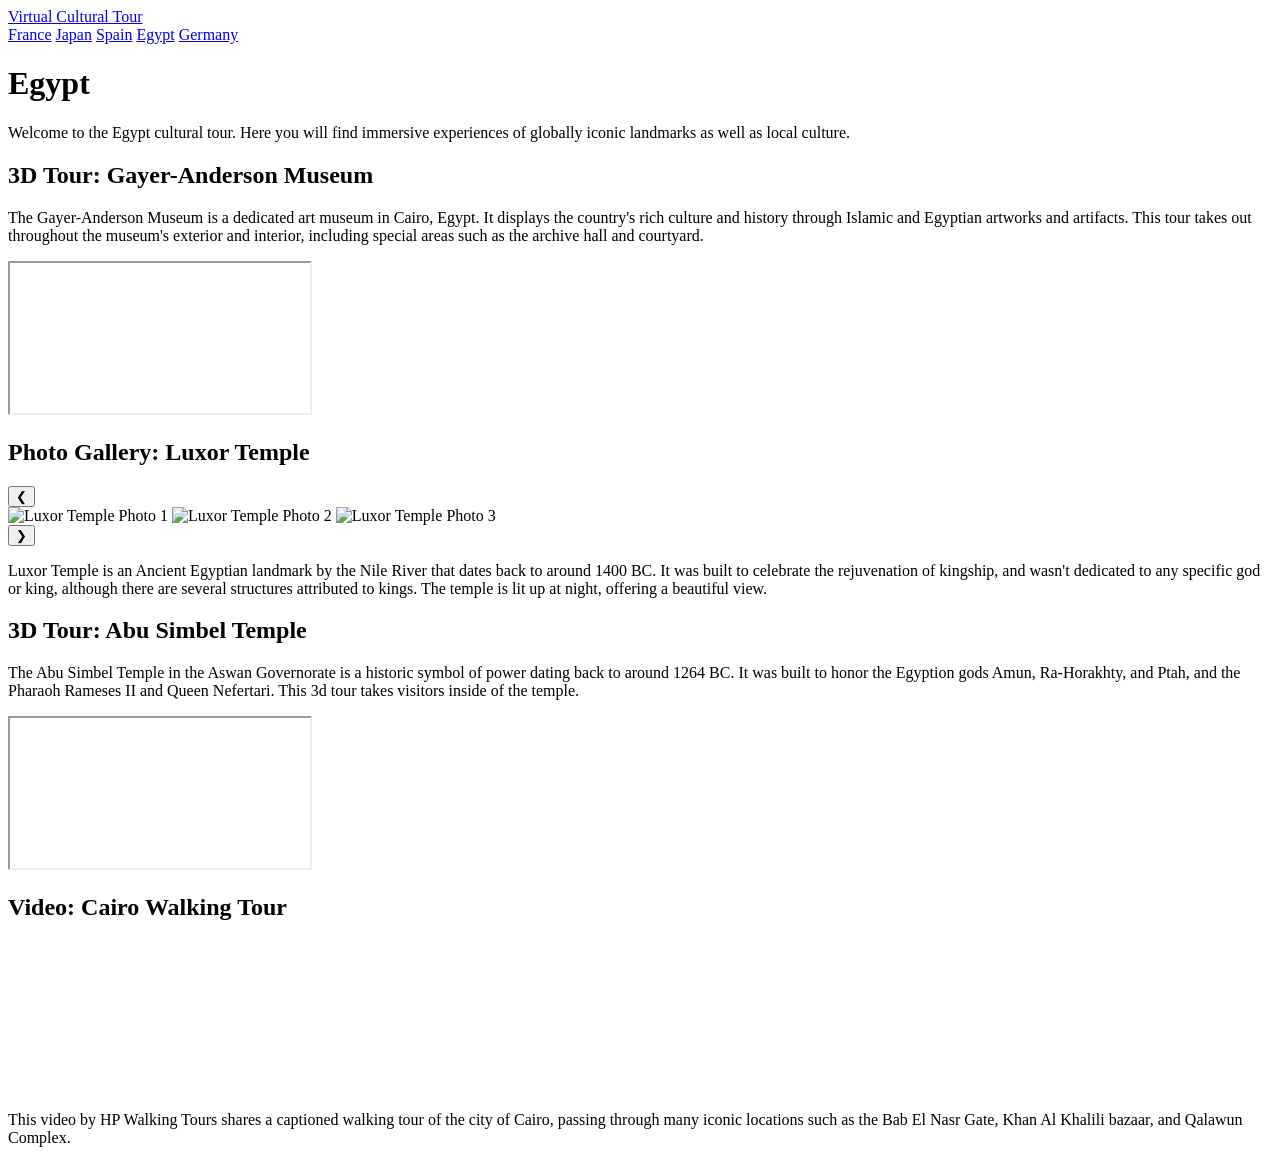
==== egypt.html @ c9dde4e6 "Add files via upload" ====
<!DOCTYPE html>
<html lang="en">
<head>
  <meta charset="UTF-8" />
  <meta name="viewport" content="width=device-width, initial-scale=1.0" />
  <title>Egypt — Virtual Cultural Tour</title>
  <link rel="stylesheet" href="css/style.css" />
</head>
<body>

<header class="nav-header">
  <div class="nav-container">
    <a href="index.html" class="nav-logo">Virtual Cultural Tour</a>
    <nav class="nav-links">
      <a href="france.html">France</a>
      <a href="japan.html">Japan</a>
      <a href="spain.html">Spain</a>
      <a href="egypt.html" class="active">Egypt</a>
      <a href="germany.html">Germany</a>
    </nav>
  </div>
</header>

<main class="country-page">
  <header class="intro">
    <h1>Egypt</h1>
    <div class="accent"></div>
    <p>Welcome to the Egypt cultural tour. Here you will find immersive experiences of globally iconic landmarks as well as local culture.</p>
  </header>

  <section class="section">
    <h2>3D Tour: Gayer-Anderson Museum</h2>
    <div class="split">
      <div class="text">
        <p>The Gayer-Anderson Museum is a dedicated art museum in Cairo, Egypt. It displays the country's rich culture and history through Islamic and Egyptian artworks and artifacts. This tour takes out throughout the museum's exterior and interior, including special areas such as the archive hall and courtyard.</p>
      </div>
      <div class="embed">
        <iframe src="https://my.matterport.com/show/?m=vrWe4j1FC65" allowfullscreen></iframe>
      </div>
    </div>
  </section>

  <section class="section">
    <h2>Photo Gallery: Luxor Temple</h2>
    <div class="split reverse">
      
      <!-- UPDATED CAROUSEL -->
      <div class="carousel" data-index="0">
        <button class="carousel-btn left" onclick="scrollGallery(this, -1)">&#10094;</button>

        <div class="carousel-track">
          <img src="images/luxortemple1.jpg" alt="Luxor Temple Photo 1">
          <img src="images/luxortemple2.jpg" alt="Luxor Temple Photo 2">
          <img src="images/luxortemple3.jpg" alt="Luxor Temple Photo 3">
        </div>

        <button class="carousel-btn right" onclick="scrollGallery(this, 1)">&#10095;</button>
      </div>
      <!-- END UPDATED CAROUSEL -->

      <div class="text">
        <p>Luxor Temple is an Ancient Egyptian landmark by the Nile River that dates back to around 1400 BC. It was built to celebrate the rejuvenation of kingship, and wasn't dedicated to any specific god or king, although there are several structures attributed to kings. The temple is lit up at night, offering a beautiful view.</p>
      </div>
    </div>
  </section>

  <section class="section">
    <h2>3D Tour: Abu Simbel Temple</h2>
    <div class="split">
      <div class="text">
        <p>The Abu Simbel Temple in the Aswan Governorate is a historic symbol of power dating back to around 1264 BC. It was built to honor the Egyption gods Amun, Ra-Horakhty, and Ptah, and the Pharaoh Rameses II and Queen Nefertari. This 3d tour takes visitors inside of the temple.</p>
      </div>
      <div class="embed">
        <iframe src="https://my.matterport.com/show/?m=VxYAEMXh6dW" allowfullscreen></iframe>
      </div>
    </div>
  </section>

  <section class="section">
    <h2>Video: Cairo Walking Tour</h2>
    <div class="split reverse">
      <div class="embed">
        <iframe 
          src="https://www.youtube.com/embed/48PXW6V8Cj4?si=jB2SSUFTPsQeLMVw" 
          title="Cairo Walking Tour"
          frameborder="0"
          allow="accelerometer; autoplay; clipboard-write; encrypted-media; gyroscope; picture-in-picture"
          allowfullscreen>
        </iframe>
      </div>
      <div class="text">
        <p>This video by HP Walking Tours shares a captioned walking tour of the city of Cairo, passing through many iconic locations such as the Bab El Nasr Gate, Khan Al Khalili bazaar, and Qalawun Complex.</p>
      </div>
    </div>
  </section>
</main>
<script src="js/main.js"></script>
</body>
</html>
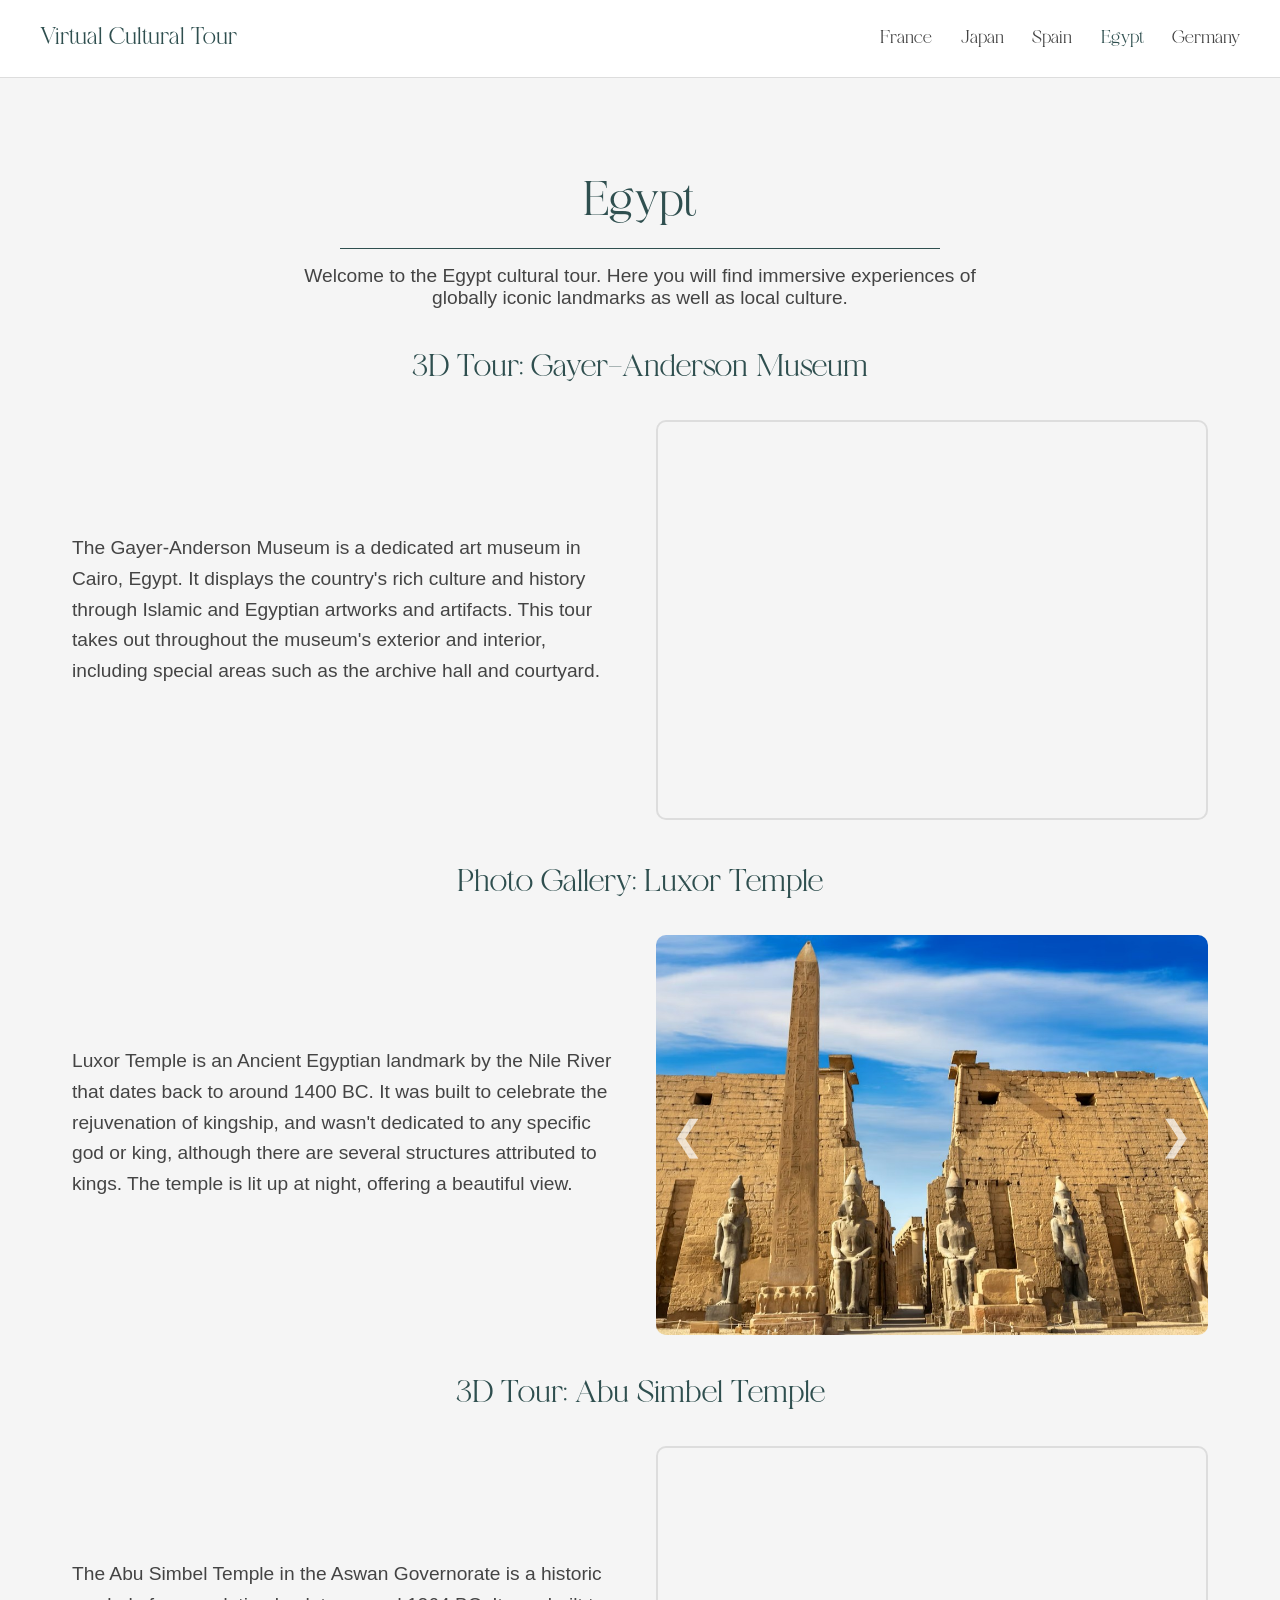
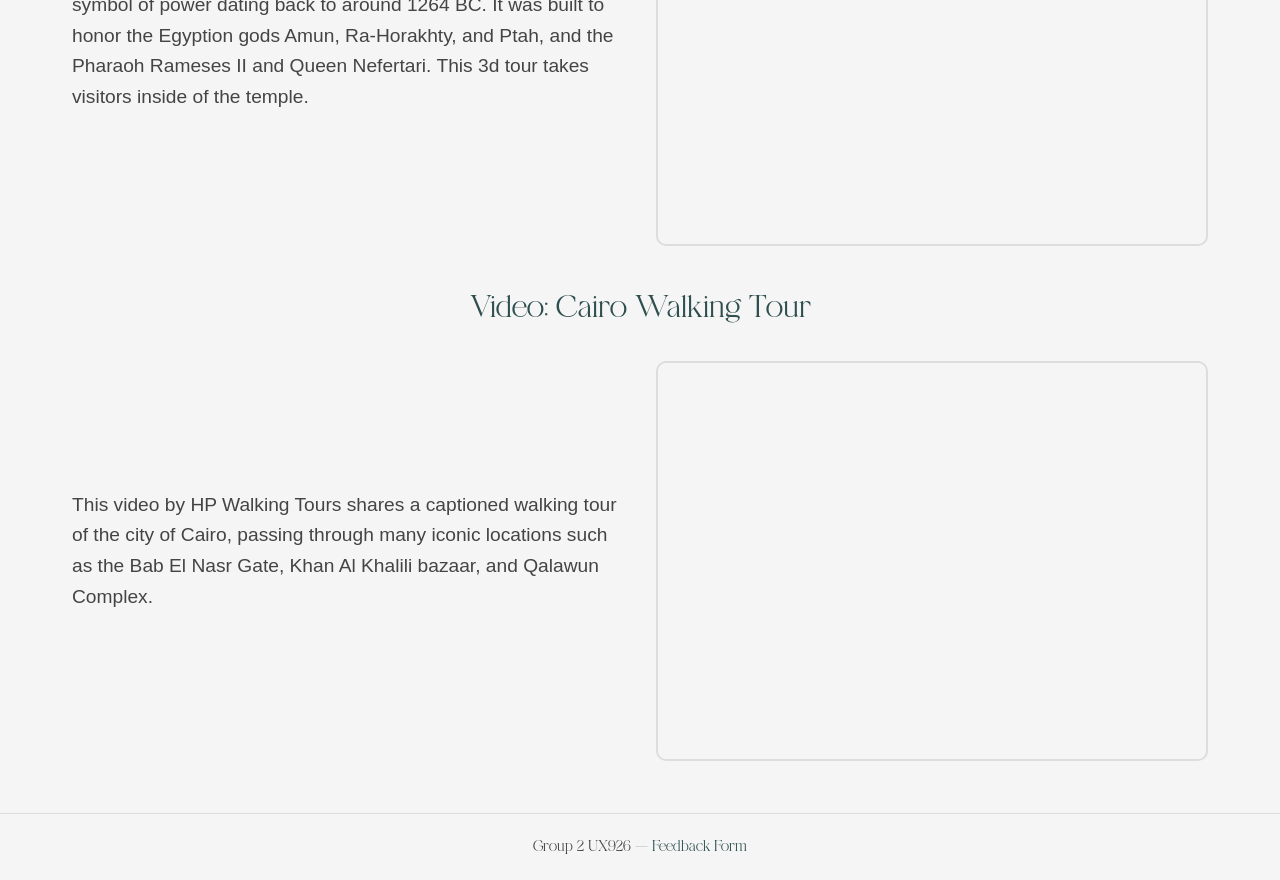
==== commit 87187f53: "Update egypt.html" ====
--- a/egypt.html
+++ b/egypt.html
@@ -94,6 +94,15 @@
     </div>
   </section>
 </main>
+<footer class="site-footer">
+  <p>
+    Group 2 UX926 — 
+    <a href="https://forms.gle/RhVHU93aMctMad5t6" target="_blank" rel="noopener noreferrer">
+      Feedback Form
+    </a>
+  </p>
+</footer>
 <script src="js/main.js"></script>
 </body>
-</html>+
+</html>
--- a/css/style.css
+++ b/css/style.css
@@ -0,0 +1,519 @@
+/* ----------------------------------------------------
+   CUSTOM FONT
+---------------------------------------------------- */
+@font-face {
+  font-family: 'Tangier';
+  src: url('../fonts/Tangier.otf') format('opentype');
+  font-weight: 100 900;
+  font-style: normal;
+}
+
+/* ----------------------------------------------------
+   RESET & GLOBAL
+---------------------------------------------------- */
+* {
+  margin: 0;
+  padding: 0;
+  box-sizing: border-box;
+}
+
+body {
+  font-family: "Inter", sans-serif;
+  background: #f5f5f5;
+  color: #222;
+  overflow-x: hidden;
+}
+
+:root {
+  --accent: #2f4f4f;
+  --max-width: 1200px;
+}
+
+/* ----------------------------------------------------
+   INDEX PAGE BACKGROUND
+---------------------------------------------------- */
+.background {
+  position: fixed;
+  inset: 0;
+  background: url("../images/default-bg.jpg") center/cover no-repeat;
+  transition: background-image 0.5s ease, filter 0.5s ease;
+  z-index: -1;
+  filter: brightness(0.9);
+}
+
+/* ----------------------------------------------------
+   INDEX LAYOUT
+---------------------------------------------------- */
+.container {
+  display: grid;
+  grid-template-columns: 1fr 1fr;
+  height: 100vh;
+  padding: 3rem;
+  gap: 2rem;
+}
+
+.left-panel {
+  display: flex;
+  flex-direction: column;
+  justify-content: center;
+  padding: 2rem;
+}
+
+.left-panel h1 {
+  font-family: 'Tangier', sans-serif;
+  font-size: 3.2rem;
+  font-weight: 300;
+  color: var(--accent);
+  margin-top: 2rem;
+}
+
+.accent {
+  width: 600px;
+  height: 1px;
+  background: var(--accent);
+  margin: 1rem 0;
+}
+
+.left-panel p {
+  font-size: 1.2rem;
+  font-weight: 200;
+  max-width: 420px;
+  line-height: 1.6;
+  color: #444;
+}
+
+/* ----------------------------------------------------
+   COUNTRY IMAGE BUTTONS
+---------------------------------------------------- */
+.right-panel {
+  display: flex;
+  flex-direction: column;
+  justify-content: center;
+  padding: 2rem;
+  gap: 1.5rem;
+  align-items: center;
+}
+
+.country-btn {
+  position: relative;
+  display: flex;
+  align-items: center;
+  justify-content: center;
+  text-align: center;
+
+  width: 400px;
+  height: 100px;
+  padding: 1rem;
+  border-radius: 12px;
+  overflow: hidden;
+
+  color: white;
+  font-size: 1.25rem;
+  font-weight: 150;
+  text-decoration: none;
+
+  background-size: cover;
+  background-position: center;
+
+  transition: transform 0.3s ease, box-shadow 0.3s ease;
+}
+
+.country-btn::before {
+  content: "";
+  position: absolute;
+  inset: 0;
+  background: linear-gradient(
+    to top,
+    rgba(0, 0, 0, 0.65),
+    rgba(0, 0, 0, 0.2)
+  );
+  z-index: 0;
+}
+
+.country-btn span {
+  position: relative;
+  z-index: 1;
+  display: block;
+}
+
+.country-btn:hover {
+  transform: translateX(8px) scale(1.02);
+  box-shadow: 0 10px 25px rgba(0, 0, 0, 0.25);
+}
+
+/* ----------------------------------------------------
+   NAVIGATION HEADER
+---------------------------------------------------- */
+.nav-header {
+  width: 100%;
+  background: white;
+  border-bottom: 1px solid #ddd;
+  padding: 1.5rem 2rem; /* taller header */
+  position: sticky;
+  top: 0;
+  z-index: 1000;
+}
+
+.nav-container {
+  max-width: var(--max-width);
+  margin: auto;
+  display: flex;
+  justify-content: space-between;
+  align-items: center;
+}
+
+.nav-logo {
+  font-family: 'Tangier', sans-serif;
+  font-weight: 600;
+  font-size: 1.5rem; /* bigger logo text */
+  color: var(--accent);
+  text-decoration: none;
+}
+
+.nav-links a {
+  font-family: 'Tangier', sans-serif; /* match titles */
+  margin-left: 1.5rem;
+  text-decoration: none;
+  color: #444;
+  font-size: 1.15rem; /* larger nav text */
+  transition: 0.2s ease;
+}
+
+.nav-links a:hover {
+  color: var(--accent);
+}
+
+.nav-links a.active {
+  color: var(--accent);
+  font-weight: 600;
+}
+
+/* ----------------------------------------------------
+   COUNTRY PAGE STYLES
+---------------------------------------------------- */
+.country-page {
+  max-width: var(--max-width);
+  margin: auto;
+  padding: 3rem 2rem;
+  text-align: center;
+}
+
+.country-page h1 {
+  font-family: 'Tangier', sans-serif;
+  font-size: 3rem;
+  color: var(--accent);
+  font-weight: 300;
+  margin-top: 3rem;
+}
+
+.country-page .accent {
+  margin: 1rem auto;
+}
+
+.country-page p {
+  font-size: 1.2rem;
+  color: #444;
+  max-width: 700px;
+  margin: 0.5rem auto 2rem auto;
+  font-weight: 250;
+}
+
+.section h2 {
+  font-family: 'Tangier', sans-serif;
+  font-size: 2rem;
+  color: var(--accent);
+  margin-top: 2.5rem;
+  margin-bottom: 2rem;
+  font-weight: 275;
+}
+
+.split {
+  display: flex;
+  justify-content: space-between;
+  align-items: center;
+  gap: 2rem;
+  text-align: left;
+}
+
+.split.reverse {
+  flex-direction: row-reverse;
+}
+
+.text {
+  flex: 1;
+  font-size: 1.1rem;
+  line-height: 1.6;
+}
+
+.embed {
+  flex: 1;
+}
+
+.embed iframe,
+.embed img,
+.embed video {
+  width: 100%;
+  height: 400px;
+  border-radius: 10px;
+  object-fit: cover;
+  border: 2px solid #ddd;
+}
+
+/* ----------------------------------------------------
+   SINGLE-IMAGE CAROUSEL
+---------------------------------------------------- */
+
+.carousel {
+  position: relative;
+  flex: 1;                /* behaves like .embed */
+  max-width: 100%;
+  overflow: hidden;
+}
+
+.carousel-track {
+  display: flex;
+  transition: transform 0.4s ease;
+  width: 100%;
+}
+
+.carousel img {
+  min-width: 100%;        /* one image at a time */
+  height: 400px;
+  object-fit: cover;
+  border-radius: 10px;
+}
+
+/* Arrow Buttons */
+.carousel-btn {
+  position: absolute;
+  top: 50%;
+  transform: translateY(-50%);
+  background: transparent;      /* no white bubble */
+  border: none;
+  font-size: 2.5rem;            /* slightly larger */
+  font-weight: 300;             /* thinner arrow */
+  color: white;
+  cursor: pointer;
+  padding: 0;
+  transition: 0.25s ease;
+  z-index: 10;
+  opacity: 0.7;
+}
+
+.carousel-btn.left {
+  left: 15px;
+}
+
+.carousel-btn.right {
+  right: 15px;
+}
+
+.carousel-btn:hover {
+  opacity: 1;
+  transform: translateY(-50%) scale(1.15);
+}
+
+/* ----------------------------------------------------
+   RESPONSIVE
+---------------------------------------------------- */
+@media (max-width: 900px) {
+
+  .container {
+    grid-template-columns: 1fr;
+    text-align: center;
+  }
+
+  .right-panel {
+    align-items: center;
+  }
+
+  .country-btn {
+    width: 80%;
+  }
+
+  .split,
+  .split.reverse {
+    flex-direction: column;
+    text-align: center;
+  }
+
+  .nav-container {
+    flex-direction: column;
+    gap: 1rem;
+  }
+
+  .nav-links a {
+    margin-left: 0;
+    margin-right: 1rem;
+  }
+
+  .carousel img {
+    width: 280px;
+    height: 200px;
+  }
+}
+
+/* ----------------------------------------------------
+   SITE FOOTER
+---------------------------------------------------- */
+.site-footer {
+  text-align: center;
+  padding: 1.5rem 2rem;
+  background: #f5f5f5;
+  border-top: 1px solid #ddd;
+  font-size: 0.95rem;
+  color: #444;
+  font-family: 'Tangier', sans-serif;
+}
+
+.site-footer a {
+  color: var(--accent);
+  text-decoration: none;
+  font-weight: 500;
+}
+
+.site-footer a:hover {
+  text-decoration: underline;
+}
+
+/* ----------------------------------------------------
+   MOBILE OPTIMIZATIONS (smartphones)
+   Single consolidated block with centered accent and titles
+---------------------------------------------------- */
+@media (max-width: 480px) {
+
+  /* Layout adjustments */
+  .container {
+    grid-template-columns: 1fr;
+    padding: 1.25rem;
+    gap: 1rem;
+    height: auto;            /* avoid full-viewport forcing issues */
+    min-height: 100vh;
+  }
+
+  .left-panel,
+  .right-panel {
+    padding: 1rem;
+  }
+
+  /* Header / nav */
+  .nav-header {
+    padding: 0.9rem 1rem;
+  }
+
+  .nav-container {
+    flex-direction: column;
+    align-items: stretch;
+    gap: 0.5rem;
+  }
+
+  .nav-logo {
+    font-size: 1.15rem;
+    margin: 0 auto; /* center when stacked */
+    text-align: center;
+  }
+
+  .nav-links {
+    display: flex;
+    flex-wrap: wrap;
+    justify-content: center;
+    gap: 0.5rem;
+  }
+
+  .nav-links a {
+    font-size: 1rem;
+    margin: 0;
+    padding: 0.25rem 0.5rem;
+  }
+
+  /* Left panel (hero) scaling + centered title */
+  .left-panel h1 {
+    font-size: 2rem;
+    margin-top: 1rem;
+    text-align: center;
+  }
+
+  /* center accent line under titles on mobile */
+  .accent {
+    width: 140px;
+    margin: 0.75rem auto;
+  }
+
+  .left-panel p {
+    font-size: 1rem;
+    max-width: 100%;
+  }
+
+  /* Country buttons */
+  .right-panel {
+    gap: 0.75rem;
+  }
+
+  .country-btn {
+    width: 92%;
+    height: 72px;
+    padding: 0.6rem;
+    border-radius: 10px;
+    font-size: 1rem;
+  }
+
+  .country-btn:hover {
+    transform: translateX(6px) scale(1.01);
+  }
+
+  /* Country page content - centered title */
+  .country-page {
+    padding: 1.5rem 1rem;
+    text-align: center;
+  }
+
+  .country-page h1 {
+    font-size: 2rem;
+    margin-top: 1.5rem;
+    text-align: center;
+  }
+
+  .section h2 {
+    font-size: 1.5rem;
+    margin-top: 1.5rem;
+    margin-bottom: 1rem;
+  }
+
+  .split,
+  .split.reverse {
+    flex-direction: column;
+    gap: 1rem;
+    text-align: center;
+  }
+
+  .text {
+    font-size: 1rem;
+  }
+
+  .embed iframe,
+  .embed img,
+  .embed video,
+  .carousel img {
+    height: 180px;
+    width: 100%;
+    border-radius: 8px;
+  }
+
+  .carousel {
+    min-height: 180px;
+  }
+
+  /* Footer */
+  .site-footer {
+    padding: 1rem;
+    font-size: 0.95rem;
+  }
+
+  /* Background performance on mobile */
+  .background {
+    background-position: center top;
+    background-size: cover;
+    background-attachment: scroll; /* avoid fixed backgrounds which can cause jank on iOS/Android */
+    filter: brightness(0.88);
+  }
+}
